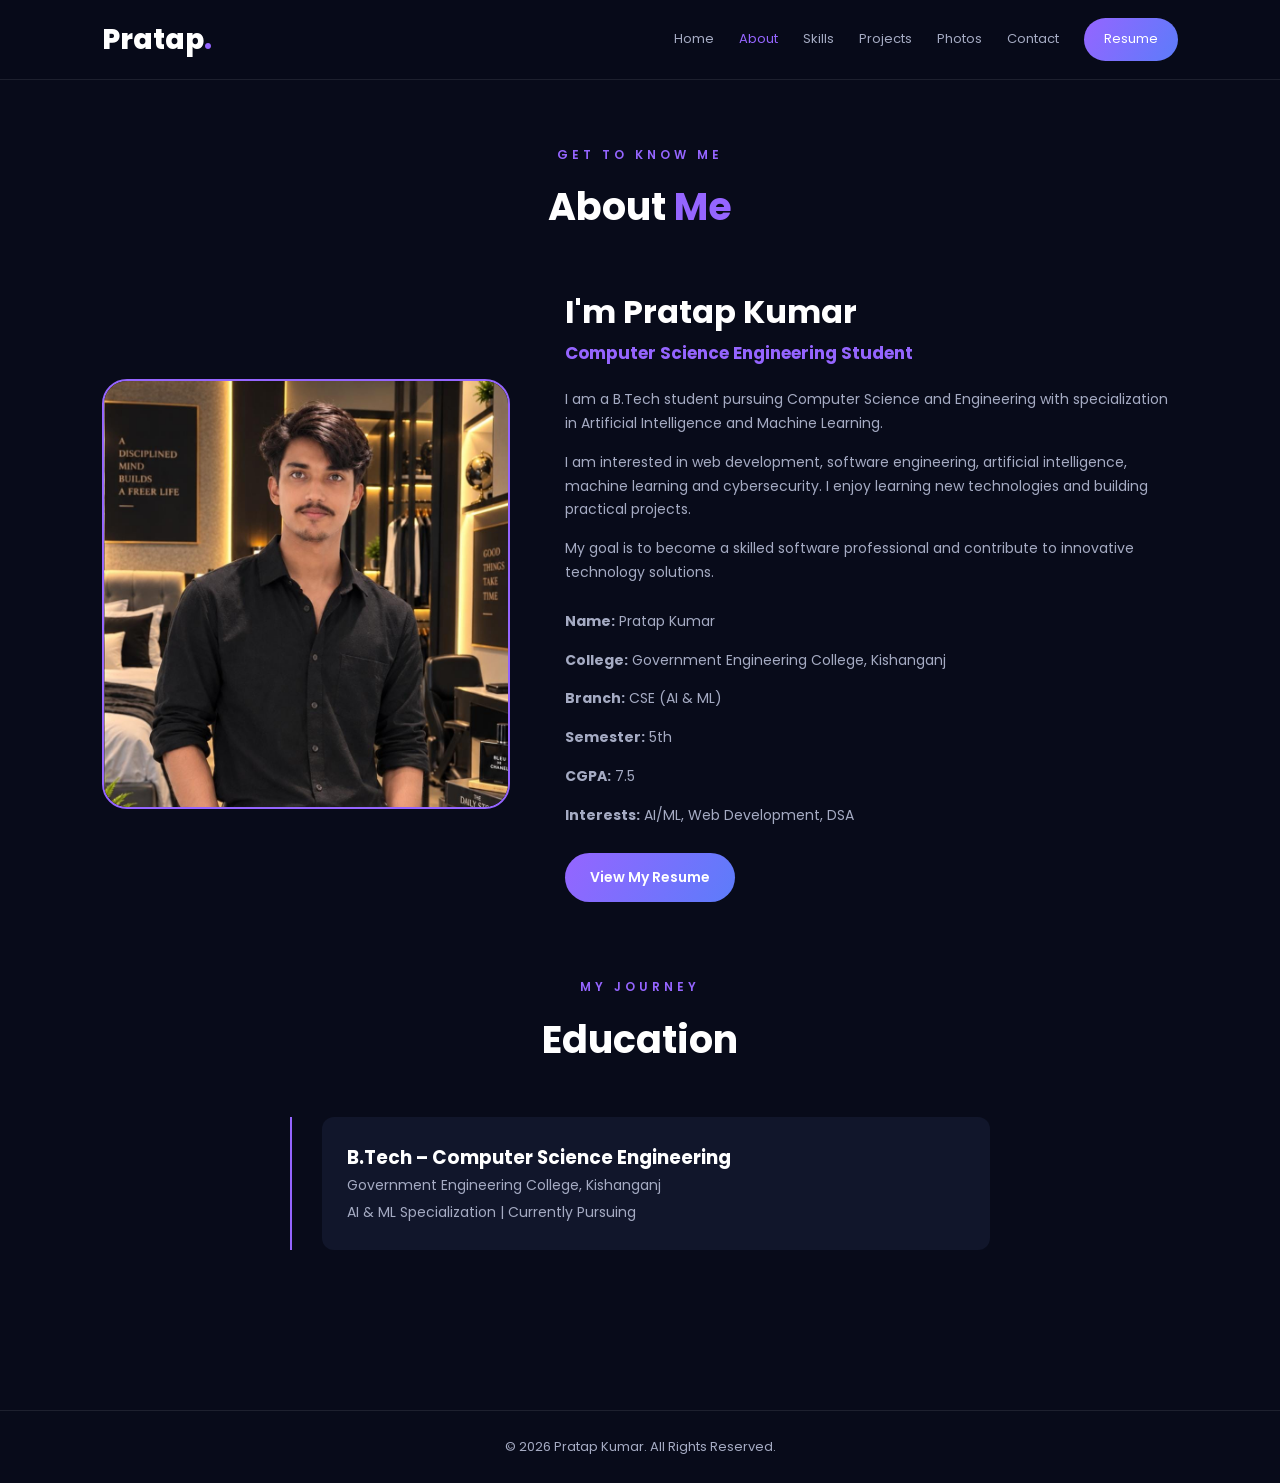
==== about.html @ a3b7567a "my portfolio" ====
<!DOCTYPE html>
<html lang="en">
<head>
    <meta charset="UTF-8">
    <meta name="viewport" content="width=device-width, initial-scale=1.0">
    <title>About Me | Pratap Kumar</title>
    <link rel="stylesheet" href="css/style.css">
    <script src="js/script.js" defer></script>
</head>
<body>

<header class="navbar">
    <a href="index.html" class="logo">Pratap<span>.</span></a>
    <button class="menu-toggle" aria-label="Toggle navigation">☰</button>
    <nav class="nav-links">
        <a href="index.html">Home</a>
        <a class="active" href="about.html">About</a>
        <a href="skills.html">Skills</a>
        <a href="projects.html">Projects</a>
        <a href="photos.html">Photos</a>
        <a href="contact.html">Contact</a>
        <a href="resume.html" class="nav-btn">Resume</a>
    </nav>
</header>

<main class="page-container">

    <div class="section-heading">
        <p>GET TO KNOW ME</p>
        <h1>About <span>Me</span></h1>
    </div>

    <section class="about-layout">
        <div class="about-image">
            <img src="assests/profile.jpeg" alt="Pratap Kumar">
        </div>

        <div class="about-content">
            <h2>I'm Pratap Kumar</h2>
            <h3>Computer Science Engineering Student</h3>

            <p>
                I am a B.Tech student pursuing Computer Science and
                Engineering with specialization in Artificial Intelligence
                and Machine Learning.
            </p>

            <p>
                I am interested in web development, software engineering,
                artificial intelligence, machine learning and cybersecurity.
                I enjoy learning new technologies and building practical projects.
            </p>

            <p>
                My goal is to become a skilled software professional
                and contribute to innovative technology solutions.
            </p>

            <div class="details">
                <p><strong>Name:</strong> Pratap Kumar</p>
                <p><strong>College:</strong> Government Engineering College, Kishanganj</p>
                <p><strong>Branch:</strong> CSE (AI & ML)</p>
                <p><strong>Semester:</strong> 5th</p>
                <p><strong>CGPA:</strong> 7.5</p>
                <p><strong>Interests:</strong> AI/ML, Web Development, DSA</p>
            </div>

            <a href="resume.html" class="btn primary-btn">View My Resume</a>
        </div>
    </section>

    <section class="section">
        <div class="section-heading">
            <p>MY JOURNEY</p>
            <h2>Education</h2>
        </div>

        <div class="timeline">
            <div class="timeline-item">
                <h3>B.Tech – Computer Science Engineering</h3>
                <p>Government Engineering College, Kishanganj</p>
                <span>AI & ML Specialization | Currently Pursuing</span>
            </div>
        </div>
    </section>

</main>

<footer>
    <p>© 2026 Pratap Kumar. All Rights Reserved.</p>
</footer>

</body>
</html>
---- css/style.css ----
@import url('https://fonts.googleapis.com/css2?family=Poppins:wght@300;400;500;600;700;800&display=swap');

:root {
    --background: #080b1a;
    --surface: #11162b;
    --surface-light: #191f3b;
    --purple: #9565ff;
    --blue: #5c7cfa;
    --white: #ffffff;
    --muted: #a5abc3;
    --border: rgba(255,255,255,0.09);
}

* {
    margin: 0;
    padding: 0;
    box-sizing: border-box;
}

html {
    scroll-behavior: smooth;
}

body {
    background: var(--background);
    color: var(--white);
    font-family: 'Poppins', sans-serif;
    overflow-x: hidden;
    line-height: 1.7;
}

a {
    text-decoration: none;
    color: inherit;
}

img {
    max-width: 100%;
    display: block;
}

/* NAVBAR */

.navbar {
    width: 100%;
    min-height: 80px;
    padding: 15px 8%;
    display: flex;
    justify-content: space-between;
    align-items: center;
    background: rgba(8,11,26,0.95);
    border-bottom: 1px solid var(--border);
    position: sticky;
    top: 0;
    z-index: 1000;
    backdrop-filter: blur(15px);
}

.logo {
    font-size: 28px;
    font-weight: 800;
}

.logo span {
    color: var(--purple);
}

.nav-links {
    display: flex;
    align-items: center;
    gap: 25px;
}

.nav-links a {
    color: var(--muted);
    font-size: 13px;
    transition: 0.3s;
}

.nav-links a:hover,
.nav-links a.active {
    color: var(--purple);
}

.nav-links .nav-btn {
    background: linear-gradient(120deg, var(--purple), var(--blue));
    color: white;
    padding: 10px 20px;
    border-radius: 25px;
}

.menu-toggle {
    display: none;
    background: transparent;
    color: white;
    border: none;
    font-size: 28px;
    cursor: pointer;
}

/* HERO */

.hero {
    min-height: 620px;
    padding: 80px 10%;
    display: flex;
    justify-content: space-between;
    align-items: center;
    gap: 60px;
    background:
        radial-gradient(circle at 80% 30%, #252052 0%, transparent 35%);
}

.hero-content {
    max-width: 650px;
}

.intro,
.section-heading p {
    color: var(--purple);
    letter-spacing: 4px;
    font-size: 12px;
    font-weight: 600;
}

.hero h1 {
    font-size: clamp(45px, 7vw, 75px);
    line-height: 1.2;
    margin: 15px 0;
    font-weight: 800;
}

.hero h1 span,
.hero h2 span,
.section-heading h1 span,
.section-heading h2 span {
    color: var(--purple);
}

.hero h2 {
    font-size: 25px;
    margin-bottom: 20px;
}

.hero-description {
    color: var(--muted);
    max-width: 550px;
    font-size: 15px;
}

.hero-buttons {
    display: flex;
    gap: 15px;
    margin: 30px 0;
    flex-wrap: wrap;
}

.btn {
    display: inline-block;
    padding: 13px 25px;
    border-radius: 30px;
    font-size: 14px;
    font-weight: 600;
    border: none;
    cursor: pointer;
    transition: 0.3s;
}

.primary-btn {
    background: linear-gradient(120deg, var(--purple), var(--blue));
    color: white;
}

.secondary-btn {
    border: 1px solid var(--purple);
    color: white;
}

.btn:hover {
    transform: translateY(-4px);
    box-shadow: 0 10px 30px rgba(149,101,255,0.25);
}

.social-links {
    display: flex;
    gap: 25px;
    color: var(--muted);
    font-size: 14px;
}

.social-links a:hover {
    color: var(--purple);
}

/* PROFILE IMAGE */

.hero-image {
    position: relative;
    width: 330px;
    height: 380px;
    flex-shrink: 0;
}

.hero-image img {
    width: 100%;
    height: 100%;
    object-fit: cover;
    border-radius: 35px;
    border: 3px solid var(--purple);
    position: relative;
    z-index: 2;
    box-shadow: 0 0 40px rgba(149,101,255,0.3);
}

.image-glow {
    position: absolute;
    inset: -20px;
    border-radius: 40px;
    background: linear-gradient(120deg, var(--purple), var(--blue));
    filter: blur(60px);
    opacity: 0.3;
}

/* STATS */

.stats {
    padding: 30px 8%;
    display: grid;
    grid-template-columns: repeat(4,1fr);
    gap: 20px;
}

.stat-card {
    padding: 25px;
    background: var(--surface);
    border: 1px solid var(--border);
    border-radius: 15px;
    text-align: center;
    transition: 0.3s;
}

.stat-card:hover {
    transform: translateY(-7px);
    border-color: var(--purple);
}

.stat-card h2 {
    color: var(--purple);
    font-size: 28px;
}

.stat-card p {
    color: var(--muted);
    font-size: 13px;
}

/* SECTIONS */

.section {
    padding: 75px 8%;
}

.section-heading {
    text-align: center;
    margin-bottom: 45px;
}

.section-heading h1,
.section-heading h2 {
    font-size: 38px;
    margin-top: 10px;
}

/* INFO CARDS */

.card-grid {
    display: grid;
    grid-template-columns: repeat(3,1fr);
    gap: 25px;
}

.info-card,
.project-card,
.skill-card {
    padding: 30px;
    background: var(--surface);
    border: 1px solid var(--border);
    border-radius: 18px;
    transition: 0.3s;
}

.info-card:hover,
.project-card:hover,
.skill-card:hover {
    transform: translateY(-8px);
    border-color: var(--purple);
    box-shadow: 0 10px 35px rgba(100,70,200,0.12);
}

.info-card span {
    color: var(--purple);
    font-size: 25px;
    font-weight: 700;
}

.info-card h3,
.project-card h2 {
    margin: 15px 0;
}

.info-card p,
.project-card p {
    color: var(--muted);
    font-size: 14px;
}

/* COMMON PAGE */

.page-container {
    min-height: 80vh;
    padding: 65px 8%;
}

.about-layout {
    display: grid;
    grid-template-columns: 0.8fr 1.2fr;
    gap: 55px;
    align-items: center;
}

.about-image img {
    width: 100%;
    height: 430px;
    object-fit: cover;
    border-radius: 25px;
    border: 2px solid var(--purple);
}

.about-content h2 {
    font-size: 32px;
}

.about-content h3 {
    color: var(--purple);
    font-size: 17px;
    margin-bottom: 20px;
}

.about-content p {
    color: var(--muted);
    margin-bottom: 15px;
    font-size: 14px;
}

.details {
    margin: 25px 0;
}

/* TIMELINE */

.timeline {
    max-width: 700px;
    margin: auto;
    border-left: 2px solid var(--purple);
    padding-left: 30px;
}

.timeline-item {
    background: var(--surface);
    padding: 25px;
    border-radius: 12px;
    margin-bottom: 20px;
}

.timeline-item p,
.timeline-item span {
    color: var(--muted);
    font-size: 14px;
}

/* SKILLS */

.skill-grid {
    display: grid;
    grid-template-columns: repeat(2,1fr);
    gap: 25px;
}

.skill-card h3 {
    margin-bottom: 15px;
}

.progress {
    height: 9px;
    background: #252a43;
    border-radius: 20px;
    overflow: hidden;
    margin-bottom: 10px;
}

.progress div {
    height: 100%;
    background: linear-gradient(90deg,var(--purple),var(--blue));
    border-radius: 20px;
}

.skill-card span {
    color: var(--purple);
    font-size: 13px;
}

/* PROJECTS */

.project-grid {
    display: grid;
    grid-template-columns: repeat(3,1fr);
    gap: 25px;
}

.project-number {
    font-size: 40px;
    color: var(--purple);
    font-weight: 800;
}

.tags {
    display: flex;
    flex-wrap: wrap;
    gap: 8px;
    margin: 20px 0;
}

.tags span {
    padding: 5px 12px;
    background: var(--surface-light);
    color: var(--purple);
    border-radius: 20px;
    font-size: 11px;
}

.project-link {
    color: var(--purple);
    font-size: 14px;
    font-weight: 600;
}

/* GALLERY */

.gallery {
    display: grid;
    grid-template-columns: repeat(2,1fr);
    gap: 25px;
}

.gallery-item {
    position: relative;
    height: 320px;
    overflow: hidden;
    border-radius: 18px;
    border: 1px solid var(--border);
}

.gallery-item img {
    width: 100%;
    height: 100%;
    object-fit: cover;
    transition: 0.5s;
}

.gallery-item:hover img {
    transform: scale(1.1);
}

.gallery-overlay {
    position: absolute;
    inset: auto 0 0 0;
    padding: 25px;
    background: linear-gradient(transparent,rgba(0,0,0,0.9));
}

/* CONTACT */

.contact-layout {
    display: grid;
    grid-template-columns: 1fr 1.2fr;
    gap: 40px;
}

.contact-info {
    background: var(--surface);
    padding: 35px;
    border-radius: 20px;
}

.contact-info h2 {
    font-size: 28px;
    margin-bottom: 15px;
}

.contact-info p {
    color: var(--muted);
    font-size: 14px;
}

.contact-detail {
    margin-top: 25px;
}

.contact-detail h3 {
    color: var(--purple);
    font-size: 15px;
}

.contact-detail a {
    color: var(--muted);
}

.contact-detail a:hover {
    color: var(--purple);
}

.contact-form {
    display: flex;
    flex-direction: column;
    gap: 18px;
    background: var(--surface);
    padding: 35px;
    border-radius: 20px;
}

.contact-form input,
.contact-form textarea {
    width: 100%;
    padding: 15px;
    background: var(--background);
    border: 1px solid var(--border);
    border-radius: 10px;
    outline: none;
    color: white;
    font-family: inherit;
}

.contact-form input:focus,
.contact-form textarea:focus {
    border-color: var(--purple);
}

.contact-form textarea {
    resize: vertical;
}

/* RESUME */

.resume-container {
    max-width: 850px;
    margin: auto;
    padding: 40px;
    background: var(--surface);
    border-radius: 20px;
    border: 1px solid var(--border);
}

.resume-header {
    text-align: center;
    padding-bottom: 25px;
    border-bottom: 1px solid var(--border);
}

.resume-header h1 {
    font-size: 35px;
    color: var(--purple);
}

.resume-header p,
.resume-section p {
    color: var(--muted);
    font-size: 14px;
}

.resume-section {
    padding: 20px 0;
    border-bottom: 1px solid var(--border);
}

.resume-section h2 {
    color: var(--purple);
    margin-bottom: 10px;
    font-size: 19px;
}

/* FOOTER */

footer {
    text-align: center;
    padding: 25px;
    border-top: 1px solid var(--border);
    color: var(--muted);
    font-size: 13px;
}

/* ANIMATION */

@keyframes fadeUp {
    from {
        opacity: 0;
        transform: translateY(30px);
    }
    to {
        opacity: 1;
        transform: translateY(0);
    }
}

.hero-content,
.hero-image,
.info-card,
.project-card,
.skill-card {
    animation: fadeUp 0.8s ease both;
}

/* RESPONSIVE DESIGN */

@media(max-width:1000px) {
    .nav-links {
        gap: 14px;
    }

    .nav-links a {
        font-size: 12px;
    }

    .hero {
        padding: 70px 6%;
    }

    .hero-image {
        width: 270px;
        height: 330px;
    }

    .project-grid {
        grid-template-columns: repeat(2,1fr);
    }
}

@media(max-width:768px) {

    .navbar {
        padding: 15px 6%;
    }

    .menu-toggle {
        display: block;
    }

    .nav-links {
        display: none;
        position: absolute;
        top: 80px;
        left: 0;
        width: 100%;
        padding: 25px;
        background: var(--surface);
        flex-direction: column;
        align-items: flex-start;
        gap: 20px;
        border-bottom: 1px solid var(--border);
    }

    .nav-links.show {
        display: flex;
    }

    .hero {
        flex-direction: column-reverse;
        text-align: center;
        padding: 60px 7%;
    }

    .hero-image {
        width: 230px;
        height: 260px;
    }

    .hero-buttons,
    .social-links {
        justify-content: center;
    }

    .hero-description {
        margin: auto;
    }

    .stats {
        grid-template-columns: repeat(2,1fr);
    }

    .card-grid {
        grid-template-columns: 1fr;
    }

    .about-layout,
    .contact-layout {
        grid-template-columns: 1fr;
    }

    .about-image img {
        height: 350px;
    }

    .skill-grid,
    .project-grid {
        grid-template-columns: 1fr;
    }

    .gallery {
        grid-template-columns: 1fr;
    }

    .section-heading h1,
    .section-heading h2 {
        font-size: 30px;
    }

    .page-container {
        padding: 50px 6%;
    }
}

@media(max-width:400px) {
    .stats {
        grid-template-columns: 1fr;
    }

    .hero h2 {
        font-size: 20px;
    }

    .resume-container {
        padding: 20px;
    }
}
.reveal {
    opacity: 0;
    transform: translateY(30px);
    transition: opacity 0.7s ease, transform 0.7s ease;
}

.reveal.visible {
    opacity: 1;
    transform: translateY(0);
}
/* Profile photo gallery adjustment */
.gallery-item:first-child img {
    width: 100%;
    height: 350px;
    object-fit: cover;
    object-position: center 20%;
}
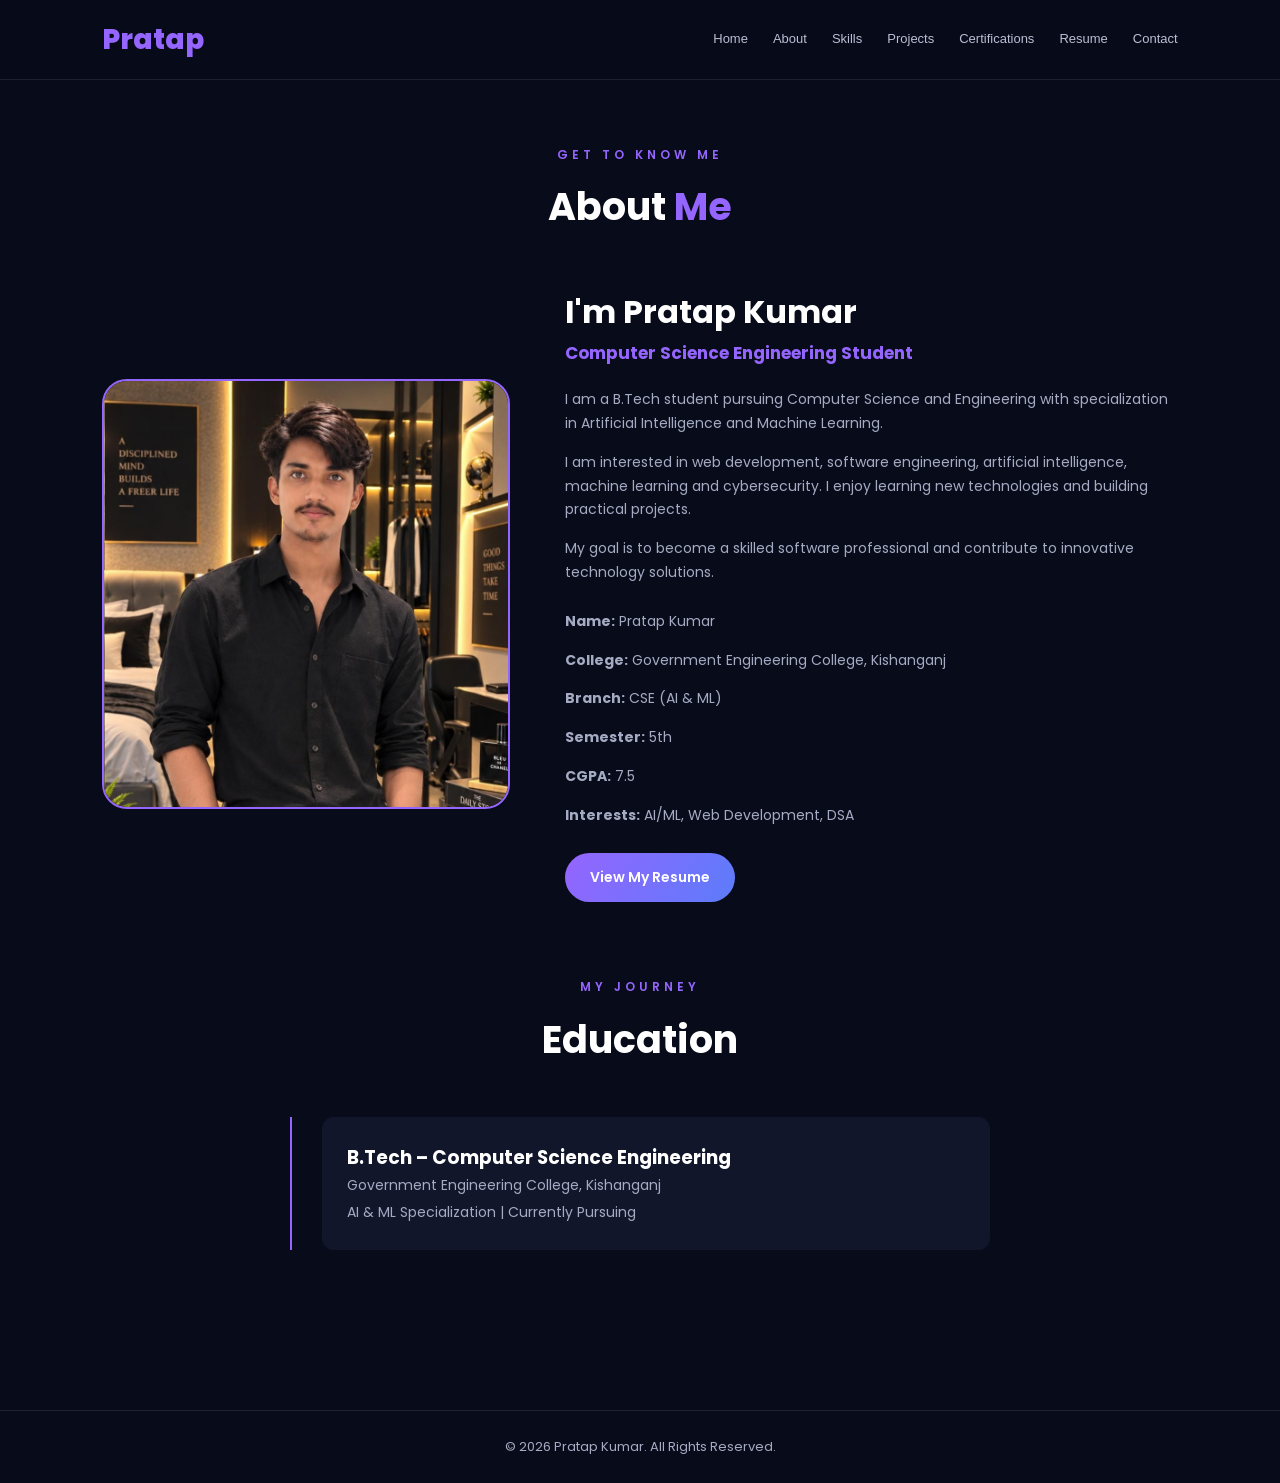
==== commit f7d71b45: "update" ====
--- a/about.html
+++ b/about.html
@@ -10,16 +10,20 @@
 <body>
 
 <header class="navbar">
-    <a href="index.html" class="logo">Pratap<span>.</span></a>
-    <button class="menu-toggle" aria-label="Toggle navigation">☰</button>
+    <a href="index.html" class="logo"><span>Pratap</span></a>
+
+    <button class="menu-toggle" aria-label="Toggle navigation">
+        ☰
+    </button>
+
     <nav class="nav-links">
         <a href="index.html">Home</a>
-        <a class="active" href="about.html">About</a>
+        <a href="about.html">About</a>
         <a href="skills.html">Skills</a>
         <a href="projects.html">Projects</a>
-        <a href="photos.html">Photos</a>
+        <a href="skills.html#certifications">Certifications</a>
+        <a href="resume.html" class="nav-btn">Resume</a>
         <a href="contact.html">Contact</a>
-        <a href="resume.html" class="nav-btn">Resume</a>
     </nav>
 </header>
 
--- a/css/style.css
+++ b/css/style.css
@@ -751,10 +751,209 @@
     opacity: 1;
     transform: translateY(0);
 }
-/* Profile photo gallery adjustment */
-.gallery-item:first-child img {
+/* Navbar: all links have equal styling */
+.nav-links a {
+    color: var(--muted);
+    background: transparent;
+    border: none;
+    padding: 9px 0;
+    border-radius: 0;
+    font-weight: 500;
+}
+
+.nav-links a:hover,
+.nav-links a.active {
+    color: #ffffff;
+    background: transparent;
+    border: none;
+}
+
+/* Contact Me and Email Me */
+.button-row .button {
+    background: linear-gradient(110deg, #963cf1, #38bdf8);
+    color: #ffffff;
+    border: none;
+    border-radius: 50px;
+    padding: 14px 25px;
+    font-weight: 700;
+    box-shadow: 0 0 22px rgba(90, 100, 255, 0.25);
+}
+
+.button-row .button:hover {
+    transform: translateY(-4px);
+    box-shadow: 0 0 30px rgba(90, 100, 255, 0.5);
+}
+
+/* Mobile navbar */
+@media(max-width:700px) {
+    .nav-links a {
+        width: 100%;
+        padding: 10px 0;
+    }
+
+    .button-row {
+        justify-content: center;
+    }
+}
+/* =================================
+   FINAL HERO SECTION LAYOUT FIX
+================================= */
+
+.hero {
+    display: grid !important;
+    grid-template-columns: 1.15fr 0.85fr !important;
+    align-items: center !important;
+    gap: 55px !important;
+    min-height: 650px;
+    padding-top: 65px;
+    padding-bottom: 65px;
+}
+
+.hero-copy {
     width: 100%;
-    height: 350px;
+    min-width: 0;
+    position: relative;
+    z-index: 2;
+}
+
+.hero-visual {
+    grid-column: 2;
+    grid-row: 1;
+    width: 100%;
+    min-height: 450px;
+    display: grid;
+    place-items: center;
+    position: relative;
+}
+
+.hero-copy .lead {
+    max-width: 620px;
+    line-height: 1.85;
+    margin-bottom: 0;
+}
+
+.hero-copy .role-line {
+    margin-bottom: 22px;
+    line-height: 1.5;
+}
+
+.hero-copy .button-row {
+    display: flex;
+    flex-wrap: wrap;
+    align-items: center;
+    gap: 14px;
+    margin-top: 30px;
+    position: relative;
+    clear: both;
+}
+
+.hero-copy .social-row {
+    display: flex;
+    flex-wrap: wrap;
+    gap: 24px;
+    margin-top: 22px;
+}
+
+/* Profile image on right */
+.portrait-frame {
+    width: min(390px, 90%);
+    aspect-ratio: 1 / 1;
+    border-radius: 28px;
+    overflow: hidden;
+    position: relative;
+    z-index: 2;
+}
+
+.profile-image {
+    width: 100%;
+    height: 100%;
     object-fit: cover;
-    object-position: center 20%;
+    border-radius: 22px;
+    border: none;
+}
+
+/* Remove Resume highlight */
+.nav-links a {
+    background: transparent !important;
+    border: none !important;
+    box-shadow: none !important;
+    color: #b9bfd3 !important;
+    padding: 9px 0 !important;
+    border-radius: 0 !important;
+    font-weight: 500;
+}
+
+.nav-links a:hover,
+.nav-links a.active {
+    color: #ffffff !important;
+}
+
+/* Same highlight for Contact and Email */
+.hero-copy .button-row a {
+    display: inline-flex;
+    align-items: center;
+    justify-content: center;
+    padding: 14px 25px;
+    border-radius: 50px;
+    background: linear-gradient(110deg, #963cf1, #38bdf8);
+    color: white;
+    border: none;
+    font-weight: 700;
+    text-decoration: none;
+    transition: .3s;
+}
+
+.hero-copy .button-row a:hover {
+    transform: translateY(-4px);
+    box-shadow: 0 8px 25px rgba(56, 130, 255, .3);
+}
+
+/* Tablet */
+@media(max-width: 900px) {
+    .hero {
+        grid-template-columns: 1fr 0.85fr !important;
+        gap: 25px !important;
+    }
+
+    .portrait-frame {
+        width: min(300px, 95%);
+    }
+
+    .hero-copy .button-row {
+        gap: 10px;
+    }
+}
+
+/* Mobile */
+@media(max-width: 700px) {
+    .hero {
+        grid-template-columns: 1fr !important;
+        text-align: center;
+        gap: 25px !important;
+        padding-top: 35px;
+    }
+
+    .hero-copy {
+        grid-column: 1;
+        grid-row: 2;
+    }
+
+    .hero-visual {
+        grid-column: 1;
+        grid-row: 1;
+        min-height: 280px;
+    }
+
+    .portrait-frame {
+        width: 240px;
+    }
+
+    .hero-copy .lead {
+        margin-inline: auto;
+    }
+
+    .hero-copy .button-row,
+    .hero-copy .social-row {
+        justify-content: center;
+    }
 }
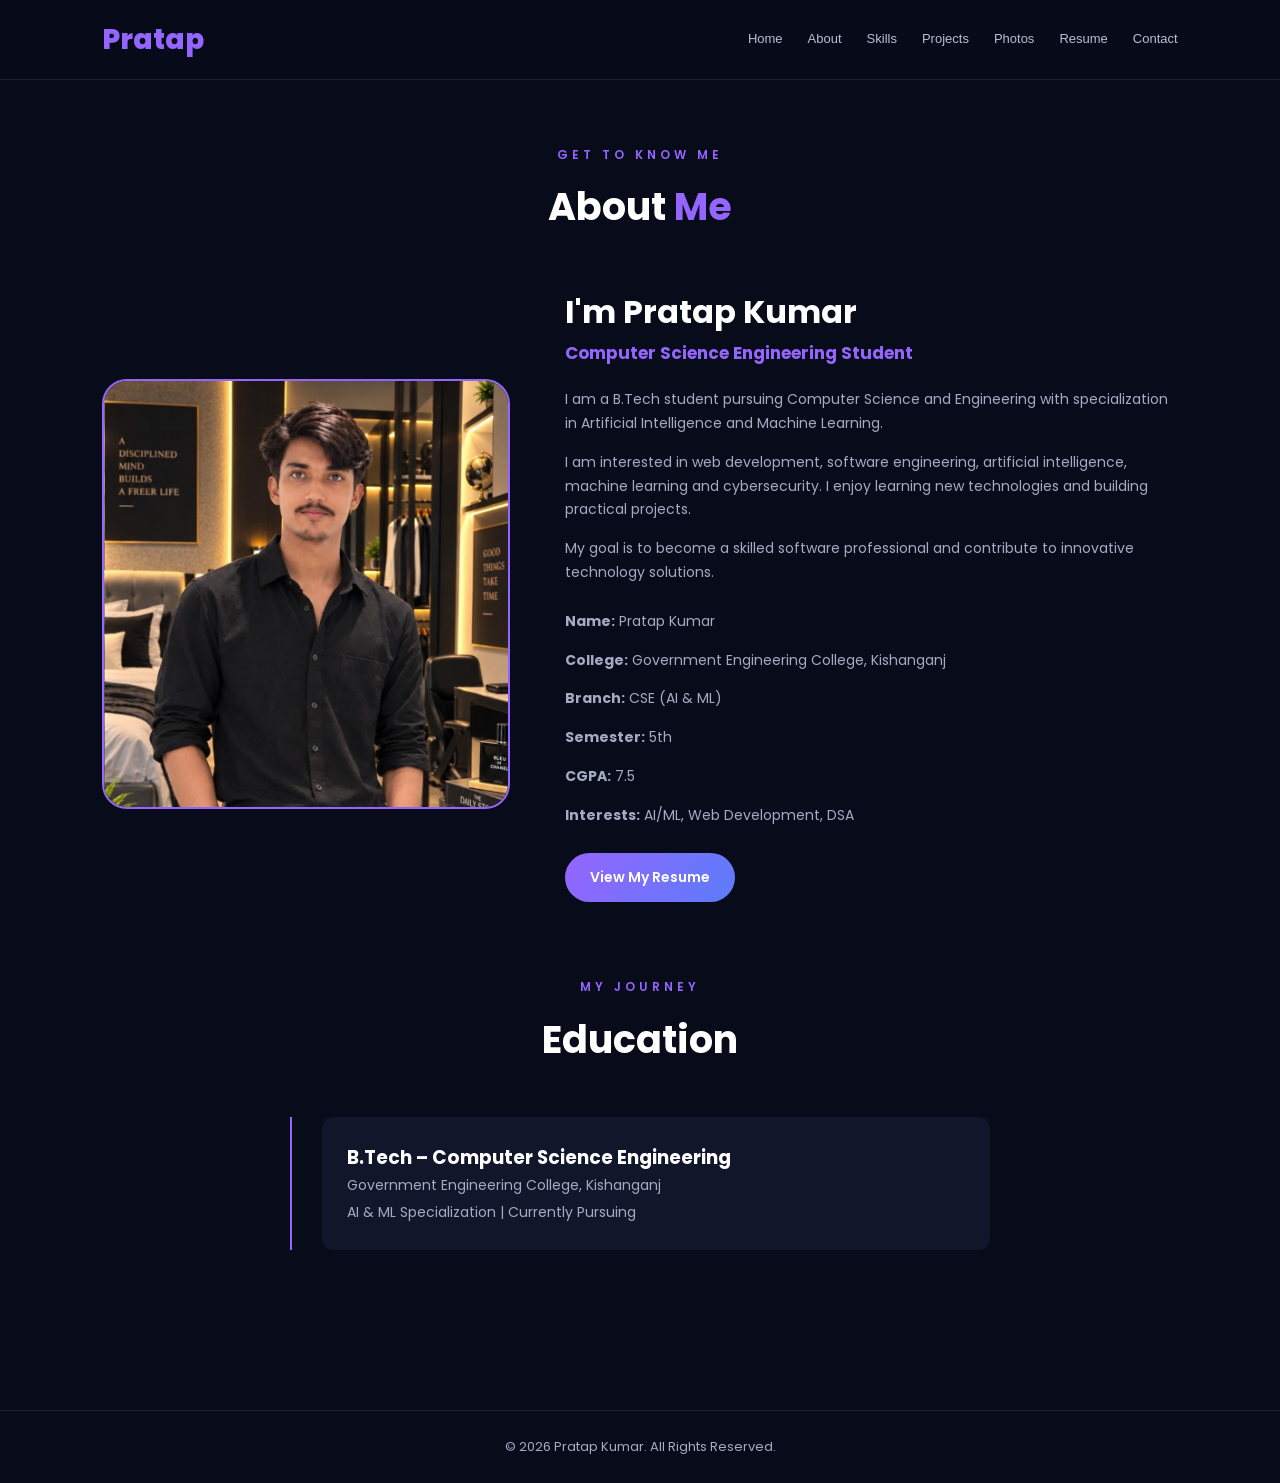
==== commit c28b55f1: "update moire" ====
--- a/about.html
+++ b/about.html
@@ -21,7 +21,7 @@
         <a href="about.html">About</a>
         <a href="skills.html">Skills</a>
         <a href="projects.html">Projects</a>
-        <a href="skills.html#certifications">Certifications</a>
+        <a href="photos.html">Photos</a>
         <a href="resume.html" class="nav-btn">Resume</a>
         <a href="contact.html">Contact</a>
     </nav>
--- a/css/style.css
+++ b/css/style.css
@@ -956,4 +956,56 @@
     .hero-copy .social-row {
         justify-content: center;
     }
+}/* PHOTO GALLERY FIX */
+
+.gallery {
+    display: grid;
+    grid-template-columns: repeat(2, 1fr);
+    gap: 25px;
+    width: 100%;
+}
+
+.gallery-item {
+    position: relative;
+    width: 100%;
+    height: 350px;
+    overflow: hidden;
+    border-radius: 18px;
+    background: #111827;
+}
+
+.gallery-item img {
+    width: 100%;
+    height: 100%;
+    object-fit: contain;
+    object-position: center;
+    display: block;
+}
+
+.gallery-overlay {
+    position: absolute;
+    bottom: 0;
+    left: 0;
+    width: 100%;
+    padding: 20px;
+    background: linear-gradient(
+        transparent,
+        rgba(0, 0, 0, 0.85)
+    );
+}
+
+.gallery-overlay h3 {
+    color: white;
+}
+
+/* Mobile responsive */
+
+@media (max-width: 768px) {
+    .gallery {
+        grid-template-columns: 1fr;
+    }
+
+    .gallery-item {
+        height: 300px;
+    }
 }
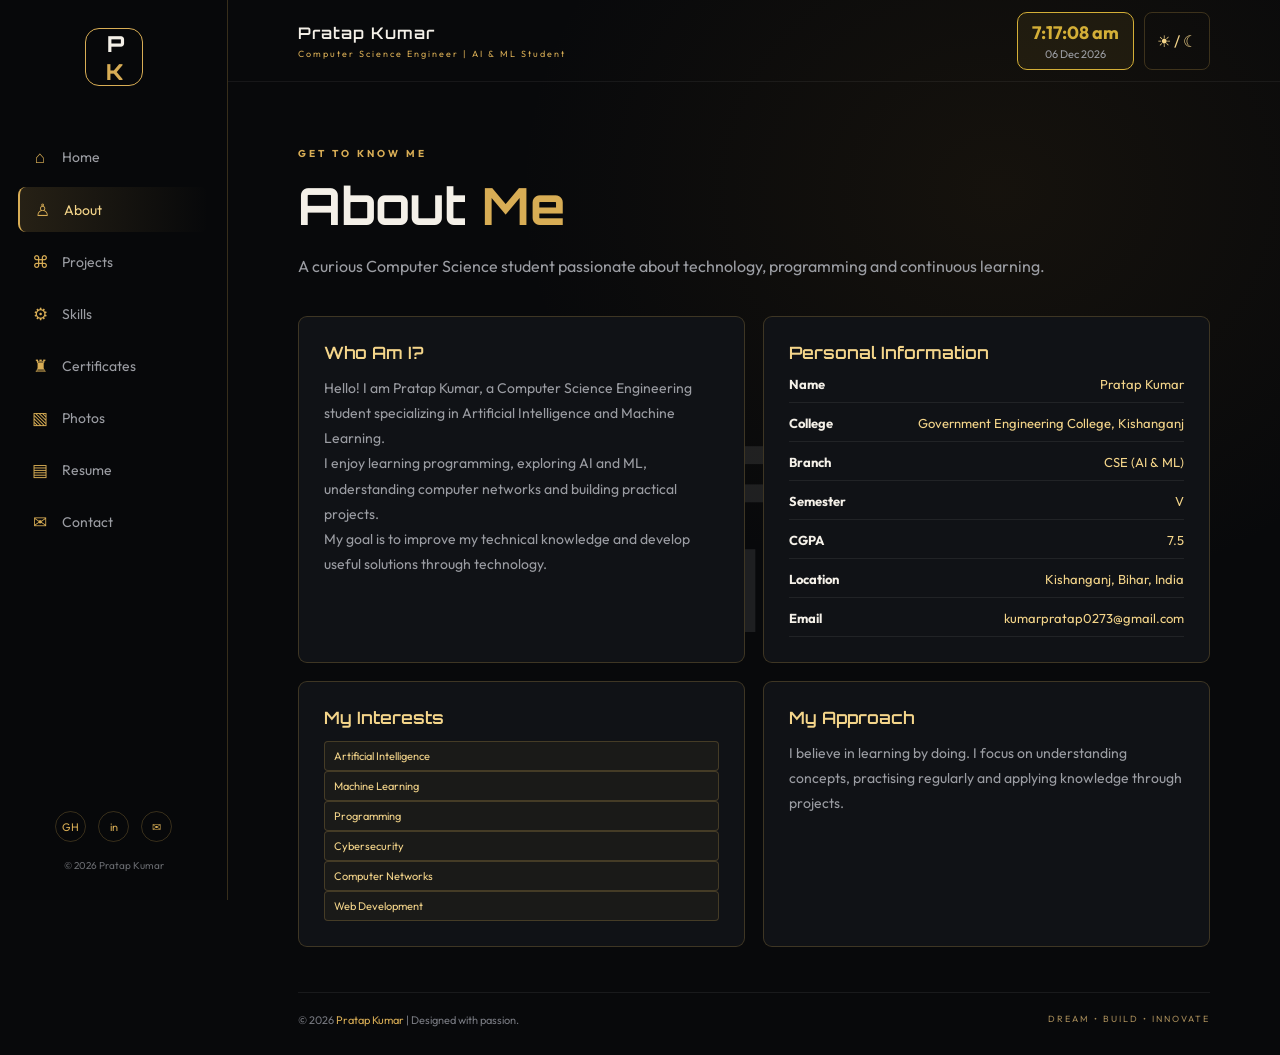
==== commit 0ee1a8ea: "update" ====
--- a/about.html
+++ b/about.html
@@ -3,96 +3,131 @@
 <head>
     <meta charset="UTF-8">
     <meta name="viewport" content="width=device-width, initial-scale=1.0">
-    <title>About Me | Pratap Kumar</title>
+    <title>About | Pratap Kumar</title>
     <link rel="stylesheet" href="css/style.css">
-    <script src="js/script.js" defer></script>
+    <script src="./script.js" defer></script>
 </head>
 <body>
 
-<header class="navbar">
-    <a href="index.html" class="logo"><span>Pratap</span></a>
+<aside class="sidebar">
+    <a href="index.html" class="logo">P<span>K</span></a>
+    <nav class="navigation">
+        <a href="index.html"><span>⌂</span> Home</a>
+        <a href="about.html" class="active"><span>♙</span> About</a>
+        <a href="projects.html"><span>⌘</span> Projects</a>
+        <a href="skills.html"><span>⚙</span> Skills</a>
+        <a href="certifications.html"><span>♜</span> Certificates</a>
+        <a href="photos.html"><span>▧</span> Photos</a>
+        <a href="resume.html"><span>▤</span> Resume</a>
+        <a href="contact.html"><span>✉</span> Contact</a>
+    </nav>
+    <div class="sidebar-social">
+        <a href="https://github.com/kumarpratap0273-spec">GH</a>
+        <a href="https://www.linkedin.com/">in</a>
+        <a href="mailto:kumarpratap0273@gmail.com">✉</a>
+    </div>
+    <p class="copyright">© 2026 Pratap Kumar</p>
+</aside>
 
-    <button class="menu-toggle" aria-label="Toggle navigation">
-        ☰
-    </button>
+<!-- TOP HEADER -->
+<header class="topbar">
 
-    <nav class="nav-links">
-        <a href="index.html">Home</a>
-        <a href="about.html">About</a>
-        <a href="skills.html">Skills</a>
-        <a href="projects.html">Projects</a>
-        <a href="photos.html">Photos</a>
-        <a href="resume.html" class="nav-btn">Resume</a>
-        <a href="contact.html">Contact</a>
-    </nav>
-</header>
-
-<main class="page-container">
-
-    <div class="section-heading">
-        <p>GET TO KNOW ME</p>
-        <h1>About <span>Me</span></h1>
+    <div class="header-title">
+        <h2>Pratap Kumar</h2>
+        <p>Computer Science Engineer | AI & ML Student</p>
     </div>
 
-    <section class="about-layout">
-        <div class="about-image">
-            <img src="assests/profile.jpeg" alt="Pratap Kumar">
+    <div class="header-actions">
+
+        <!-- EXISTING LIVE CLOCK -->
+        <div class="live-clock">
+            <span id="liveTime">00:00:00</span>
+            <small id="liveDate">Loading date...</small>
         </div>
 
-        <div class="about-content">
-            <h2>I'm Pratap Kumar</h2>
-            <h3>Computer Science Engineering Student</h3>
+        <!-- DARK / LIGHT THEME -->
+        <button id="themeToggle" type="button" title="Change Theme">
+            ☀ / ☾
+        </button>
 
+        <!-- MOBILE MENU -->
+        <button id="menuToggle" type="button">
+            ☰
+        </button>
+
+    </div>
+
+</header>
+<main>
+<section class="page-wrap">
+    <div class="ai-watermark">
+    <span>AI</span>
+    <span>ML</span>
+</div>
+    <p class="section-kicker">GET TO KNOW ME</p>
+    <h1 class="page-title">About <span>Me</span></h1>
+    <p class="page-intro">
+        A curious Computer Science student passionate about technology,
+        programming and continuous learning.
+    </p>
+
+    <div class="content-grid">
+        <div class="content-card">
+            <h2>Who Am I?</h2>
             <p>
-                I am a B.Tech student pursuing Computer Science and
-                Engineering with specialization in Artificial Intelligence
-                and Machine Learning.
+                Hello! I am Pratap Kumar, a Computer Science Engineering
+                student specializing in Artificial Intelligence and
+                Machine Learning.
             </p>
-
             <p>
-                I am interested in web development, software engineering,
-                artificial intelligence, machine learning and cybersecurity.
-                I enjoy learning new technologies and building practical projects.
+                I enjoy learning programming, exploring AI and ML,
+                understanding computer networks and building practical
+                projects.
             </p>
-
             <p>
-                My goal is to become a skilled software professional
-                and contribute to innovative technology solutions.
+                My goal is to improve my technical knowledge and develop
+                useful solutions through technology.
             </p>
-
-            <div class="details">
-                <p><strong>Name:</strong> Pratap Kumar</p>
-                <p><strong>College:</strong> Government Engineering College, Kishanganj</p>
-                <p><strong>Branch:</strong> CSE (AI & ML)</p>
-                <p><strong>Semester:</strong> 5th</p>
-                <p><strong>CGPA:</strong> 7.5</p>
-                <p><strong>Interests:</strong> AI/ML, Web Development, DSA</p>
-            </div>
-
-            <a href="resume.html" class="btn primary-btn">View My Resume</a>
-        </div>
-    </section>
-
-    <section class="section">
-        <div class="section-heading">
-            <p>MY JOURNEY</p>
-            <h2>Education</h2>
         </div>
 
-        <div class="timeline">
-            <div class="timeline-item">
-                <h3>B.Tech – Computer Science Engineering</h3>
-                <p>Government Engineering College, Kishanganj</p>
-                <span>AI & ML Specialization | Currently Pursuing</span>
+        <div class="content-card">
+            <h2>Personal Information</h2>
+            <div class="info-list">
+                <div class="info-row"><strong>Name</strong><span>Pratap Kumar</span></div>
+                <div class="info-row"><strong>College</strong><span>Government Engineering College, Kishanganj</span></div>
+                <div class="info-row"><strong>Branch</strong><span>CSE (AI & ML)</span></div>
+                <div class="info-row"><strong>Semester</strong><span>V</span></div>
+                <div class="info-row"><strong>CGPA</strong><span>7.5</span></div>
+                <div class="info-row"><strong>Location</strong><span>Kishanganj, Bihar, India</span></div>
+                <div class="info-row"><strong>Email</strong><span>kumarpratap0273@gmail.com</span></div>
             </div>
         </div>
-    </section>
 
+        <div class="content-card">
+            <h2>My Interests</h2>
+            <div class="tag">Artificial Intelligence</div>
+            <div class="tag">Machine Learning</div>
+            <div class="tag">Programming</div>
+            <div class="tag">Cybersecurity</div>
+            <div class="tag">Computer Networks</div>
+            <div class="tag">Web Development</div>
+        </div>
+
+        <div class="content-card">
+            <h2>My Approach</h2>
+            <p>
+                I believe in learning by doing. I focus on understanding
+                concepts, practising regularly and applying knowledge
+                through projects.
+            </p>
+        </div>
+    </div>
+</section>
+
+<footer class="footer">
+    <p>© 2026 <span>Pratap Kumar</span> | Designed with passion.</p>
+    <p>DREAM • BUILD • INNOVATE</p>
+</footer>
 </main>
-
-<footer>
-    <p>© 2026 Pratap Kumar. All Rights Reserved.</p>
-</footer>
-
 </body>
 </html>
--- a/css/style.css
+++ b/css/style.css
@@ -1,15 +1,29 @@
-@import url('https://fonts.googleapis.com/css2?family=Poppins:wght@300;400;500;600;700;800&display=swap');
+@import url('https://fonts.googleapis.com/css2?family=Orbitron:wght@500;600;700;800&family=Outfit:wght@300;400;500;600;700&display=swap');
+
+/* =========================================
+   1. ROOT VARIABLES
+========================================= */
 
 :root {
-    --background: #080b1a;
-    --surface: #11162b;
-    --surface-light: #191f3b;
-    --purple: #9565ff;
-    --blue: #5c7cfa;
-    --white: #ffffff;
-    --muted: #a5abc3;
-    --border: rgba(255,255,255,0.09);
-}
+    --bg: #08090b;
+    --panel: #101216;
+    --panel2: #15171c;
+
+    --gold: #d8ad55;
+    --gold2: #f4d58a;
+
+    --text: #f4f0e8;
+    --muted: #9b9da3;
+
+    --line: rgba(216,173,85,.23);
+    --shadow: rgba(216,173,85,.12);
+
+    --sidebar: 228px;
+}
+
+/* =========================================
+   2. RESET
+========================================= */
 
 * {
     margin: 0;
@@ -22,990 +36,1371 @@
 }
 
 body {
-    background: var(--background);
-    color: var(--white);
-    font-family: 'Poppins', sans-serif;
-    overflow-x: hidden;
-    line-height: 1.7;
+    background:
+        radial-gradient(
+            ellipse at 78% 18%,
+            rgba(112,79,25,.13),
+            transparent 34%
+        ),
+        var(--bg);
+
+    color: var(--text);
+    font-family: 'Outfit', sans-serif;
+    min-height: 100vh;
+
+    transition:
+        background .3s ease,
+        color .3s ease;
 }
 
 a {
+    color: inherit;
     text-decoration: none;
-    color: inherit;
-}
-
-img {
-    max-width: 100%;
-    display: block;
-}
-
-/* NAVBAR */
-
-.navbar {
+}
+
+button {
+    font: inherit;
+    cursor: pointer;
+}
+
+/* =========================================
+   3. SIDEBAR
+========================================= */
+
+.sidebar {
+    width: var(--sidebar);
+    position: fixed;
+    inset: 0 auto 0 0;
+    z-index: 100;
+
+    display: flex;
+    flex-direction: column;
+    align-items: center;
+
+    padding: 28px 18px;
+
+    background: rgba(8,9,11,.97);
+    border-right: 1px solid var(--line);
+
+    transition:
+        transform .3s ease,
+        background .3s ease;
+}
+
+.logo {
+    width: 58px;
+    height: 58px;
+
+    display: grid;
+    place-items: center;
+
+    border: 1px solid var(--gold);
+    color: var(--text);
+
+    font: 800 22px 'Orbitron', sans-serif;
+
+    border-radius: 14px;
+    letter-spacing: -3px;
+}
+
+.logo span {
+    color: var(--gold);
+}
+
+.navigation {
     width: 100%;
-    min-height: 80px;
-    padding: 15px 8%;
-    display: flex;
-    justify-content: space-between;
-    align-items: center;
-    background: rgba(8,11,26,0.95);
-    border-bottom: 1px solid var(--border);
-    position: sticky;
-    top: 0;
-    z-index: 1000;
-    backdrop-filter: blur(15px);
-}
-
-.logo {
-    font-size: 28px;
-    font-weight: 800;
-}
-
-.logo span {
-    color: var(--purple);
-}
-
-.nav-links {
+    display: grid;
+    gap: 7px;
+    margin-top: 48px;
+}
+
+.navigation a {
+    color: var(--muted);
+
+    padding: 12px 13px;
+    border-radius: 8px;
+
+    font-size: 14px;
+
     display: flex;
     align-items: center;
-    gap: 25px;
-}
-
-.nav-links a {
-    color: var(--muted);
-    font-size: 13px;
-    transition: 0.3s;
-}
-
-.nav-links a:hover,
-.nav-links a.active {
-    color: var(--purple);
-}
-
-.nav-links .nav-btn {
-    background: linear-gradient(120deg, var(--purple), var(--blue));
-    color: white;
-    padding: 10px 20px;
-    border-radius: 25px;
-}
-
-.menu-toggle {
+    gap: 13px;
+
+    transition: .2s;
+}
+
+.navigation a span {
+    color: var(--gold);
+    width: 18px;
+    text-align: center;
+    font-size: 17px;
+}
+
+.navigation a:hover,
+.navigation a.active {
+    color: var(--gold2);
+
+    background:
+        linear-gradient(
+            90deg,
+            rgba(216,173,85,.15),
+            transparent
+        );
+
+    border-left: 2px solid var(--gold);
+}
+
+.sidebar-social {
+    margin-top: auto;
+    display: flex;
+    gap: 12px;
+}
+
+.sidebar-social a {
+    width: 31px;
+    height: 31px;
+
+    border: 1px solid var(--line);
+    color: var(--gold);
+
+    border-radius: 50%;
+
+    display: grid;
+    place-items: center;
+
+    font-size: 11px;
+}
+
+.copyright {
+    color: #696b70;
+    font-size: 10px;
+    margin-top: 17px;
+}
+
+/* =========================================
+   4. HEADER
+========================================= */
+
+.topbar {
+    margin-left: var(--sidebar);
+    height: 82px;
+
+    padding: 0 5.5%;
+
+    display: flex;
+    align-items: center;
+    justify-content: space-between;
+
+    border-bottom: 1px solid rgba(255,255,255,.06);
+}
+
+.topbar h2 {
+    font: 600 16px 'Orbitron', sans-serif;
+    letter-spacing: 1px;
+}
+
+.topbar p {
+    color: var(--gold);
+    font-size: 9px;
+    letter-spacing: 2px;
+    margin-top: 5px;
+}
+
+.header-actions {
+    display: flex;
+    gap: 10px;
+}
+
+.header-actions button {
+    border: 1px solid var(--line);
+    color: var(--gold2);
+
+    background: transparent;
+
+    border-radius: 8px;
+    padding: 9px 12px;
+
+    transition: .2s;
+}
+
+.header-actions button:hover {
+    background: rgba(216,173,85,.12);
+}
+
+#menuToggle {
     display: none;
-    background: transparent;
-    color: white;
-    border: none;
-    font-size: 28px;
-    cursor: pointer;
-}
-
-/* HERO */
+}
+
+/* =========================================
+   5. MAIN
+========================================= */
+
+main {
+    margin-left: var(--sidebar);
+    padding: 0 5.5%;
+    max-width: 1700px;
+}
+
+/* =========================================
+   6. HERO
+========================================= */
 
 .hero {
-    min-height: 620px;
-    padding: 80px 10%;
-    display: flex;
-    justify-content: space-between;
+    min-height: 555px;
+
+    display: grid;
+    grid-template-columns: 1.12fr .88fr;
+
     align-items: center;
-    gap: 60px;
+    gap: 30px;
+
+    padding: 55px 0 40px;
+
+    position: relative;
+    isolation: isolate;
+}
+
+.hero:before {
+    content: '';
+
+    position: absolute;
+
+    width: 1px;
+    height: 70%;
+
+    left: 52%;
+    top: 15%;
+
     background:
-        radial-gradient(circle at 80% 30%, #252052 0%, transparent 35%);
-}
-
-.hero-content {
-    max-width: 650px;
-}
-
-.intro,
-.section-heading p {
-    color: var(--purple);
-    letter-spacing: 4px;
-    font-size: 12px;
-    font-weight: 600;
+        linear-gradient(
+            transparent,
+            var(--line),
+            transparent
+        );
+
+    z-index: -1;
+}
+
+.eyebrow,
+.card-label,
+.section-kicker {
+    color: var(--gold);
+
+    letter-spacing: 3px;
+    font-size: 10px;
+    font-weight: 700;
 }
 
 .hero h1 {
-    font-size: clamp(45px, 7vw, 75px);
-    line-height: 1.2;
-    margin: 15px 0;
-    font-weight: 800;
+    font: 800 clamp(42px,5.2vw,75px)/1.08 'Orbitron',sans-serif;
+
+    letter-spacing: -2px;
+    margin: 22px 0 16px;
 }
 
 .hero h1 span,
 .hero h2 span,
-.section-heading h1 span,
-.section-heading h2 span {
-    color: var(--purple);
-}
-
-.hero h2 {
-    font-size: 25px;
-    margin-bottom: 20px;
+.dashboard-card h2 span,
+.page-title span {
+    color: var(--gold);
+}
+
+.hero-content > h2 {
+    font-size: 20px;
+    font-weight: 500;
+    margin-bottom: 18px;
 }
 
 .hero-description {
     color: var(--muted);
+    line-height: 1.8;
     max-width: 550px;
     font-size: 15px;
 }
 
 .hero-buttons {
     display: flex;
-    gap: 15px;
-    margin: 30px 0;
+    gap: 13px;
+    margin-top: 29px;
     flex-wrap: wrap;
 }
 
 .btn {
-    display: inline-block;
-    padding: 13px 25px;
-    border-radius: 30px;
-    font-size: 14px;
-    font-weight: 600;
-    border: none;
-    cursor: pointer;
-    transition: 0.3s;
-}
-
-.primary-btn {
-    background: linear-gradient(120deg, var(--purple), var(--blue));
-    color: white;
-}
-
-.secondary-btn {
-    border: 1px solid var(--purple);
-    color: white;
-}
-
-.btn:hover {
-    transform: translateY(-4px);
-    box-shadow: 0 10px 30px rgba(149,101,255,0.25);
-}
-
-.social-links {
-    display: flex;
-    gap: 25px;
-    color: var(--muted);
-    font-size: 14px;
-}
-
-.social-links a:hover {
-    color: var(--purple);
-}
-
-/* PROFILE IMAGE */
-
-.hero-image {
-    position: relative;
-    width: 330px;
-    height: 380px;
-    flex-shrink: 0;
-}
-
-.hero-image img {
-    width: 100%;
-    height: 100%;
-    object-fit: cover;
-    border-radius: 35px;
-    border: 3px solid var(--purple);
-    position: relative;
-    z-index: 2;
-    box-shadow: 0 0 40px rgba(149,101,255,0.3);
-}
-
-.image-glow {
-    position: absolute;
-    inset: -20px;
-    border-radius: 40px;
-    background: linear-gradient(120deg, var(--purple), var(--blue));
-    filter: blur(60px);
-    opacity: 0.3;
-}
-
-/* STATS */
-
-.stats {
-    padding: 30px 8%;
-    display: grid;
-    grid-template-columns: repeat(4,1fr);
-    gap: 20px;
-}
-
-.stat-card {
-    padding: 25px;
-    background: var(--surface);
-    border: 1px solid var(--border);
-    border-radius: 15px;
-    text-align: center;
-    transition: 0.3s;
-}
-
-.stat-card:hover {
-    transform: translateY(-7px);
-    border-color: var(--purple);
-}
-
-.stat-card h2 {
-    color: var(--purple);
-    font-size: 28px;
-}
-
-.stat-card p {
-    color: var(--muted);
-    font-size: 13px;
-}
-
-/* SECTIONS */
-
-.section {
-    padding: 75px 8%;
-}
-
-.section-heading {
-    text-align: center;
-    margin-bottom: 45px;
-}
-
-.section-heading h1,
-.section-heading h2 {
-    font-size: 38px;
-    margin-top: 10px;
-}
-
-/* INFO CARDS */
-
-.card-grid {
-    display: grid;
-    grid-template-columns: repeat(3,1fr);
-    gap: 25px;
-}
-
-.info-card,
-.project-card,
-.skill-card {
-    padding: 30px;
-    background: var(--surface);
-    border: 1px solid var(--border);
-    border-radius: 18px;
-    transition: 0.3s;
-}
-
-.info-card:hover,
-.project-card:hover,
-.skill-card:hover {
-    transform: translateY(-8px);
-    border-color: var(--purple);
-    box-shadow: 0 10px 35px rgba(100,70,200,0.12);
-}
-
-.info-card span {
-    color: var(--purple);
-    font-size: 25px;
+    padding: 13px 19px;
+
+    border-radius: 5px;
+    font-size: 12px;
     font-weight: 700;
-}
-
-.info-card h3,
-.project-card h2 {
-    margin: 15px 0;
-}
-
-.info-card p,
-.project-card p {
-    color: var(--muted);
-    font-size: 14px;
-}
-
-/* COMMON PAGE */
-
-.page-container {
-    min-height: 80vh;
-    padding: 65px 8%;
-}
-
-.about-layout {
-    display: grid;
-    grid-template-columns: 0.8fr 1.2fr;
-    gap: 55px;
-    align-items: center;
-}
-
-.about-image img {
-    width: 100%;
-    height: 430px;
-    object-fit: cover;
-    border-radius: 25px;
-    border: 2px solid var(--purple);
-}
-
-.about-content h2 {
-    font-size: 32px;
-}
-
-.about-content h3 {
-    color: var(--purple);
-    font-size: 17px;
-    margin-bottom: 20px;
-}
-
-.about-content p {
-    color: var(--muted);
-    margin-bottom: 15px;
-    font-size: 14px;
-}
-
-.details {
-    margin: 25px 0;
-}
-
-/* TIMELINE */
-
-.timeline {
-    max-width: 700px;
-    margin: auto;
-    border-left: 2px solid var(--purple);
-    padding-left: 30px;
-}
-
-.timeline-item {
-    background: var(--surface);
-    padding: 25px;
-    border-radius: 12px;
-    margin-bottom: 20px;
-}
-
-.timeline-item p,
-.timeline-item span {
-    color: var(--muted);
-    font-size: 14px;
-}
-
-/* SKILLS */
-
-.skill-grid {
-    display: grid;
-    grid-template-columns: repeat(2,1fr);
-    gap: 25px;
-}
-
-.skill-card h3 {
-    margin-bottom: 15px;
-}
-
-.progress {
-    height: 9px;
-    background: #252a43;
-    border-radius: 20px;
-    overflow: hidden;
-    margin-bottom: 10px;
-}
-
-.progress div {
-    height: 100%;
-    background: linear-gradient(90deg,var(--purple),var(--blue));
-    border-radius: 20px;
-}
-
-.skill-card span {
-    color: var(--purple);
-    font-size: 13px;
-}
-
-/* PROJECTS */
-
-.project-grid {
-    display: grid;
-    grid-template-columns: repeat(3,1fr);
-    gap: 25px;
-}
-
-.project-number {
-    font-size: 40px;
-    color: var(--purple);
-    font-weight: 800;
-}
-
-.tags {
-    display: flex;
-    flex-wrap: wrap;
-    gap: 8px;
-    margin: 20px 0;
-}
-
-.tags span {
-    padding: 5px 12px;
-    background: var(--surface-light);
-    color: var(--purple);
-    border-radius: 20px;
-    font-size: 11px;
-}
-
-.project-link {
-    color: var(--purple);
-    font-size: 14px;
-    font-weight: 600;
-}
-
-/* GALLERY */
-
-.gallery {
-    display: grid;
-    grid-template-columns: repeat(2,1fr);
-    gap: 25px;
-}
-
-.gallery-item {
-    position: relative;
-    height: 320px;
-    overflow: hidden;
-    border-radius: 18px;
-    border: 1px solid var(--border);
-}
-
-.gallery-item img {
-    width: 100%;
-    height: 100%;
-    object-fit: cover;
-    transition: 0.5s;
-}
-
-.gallery-item:hover img {
-    transform: scale(1.1);
-}
-
-.gallery-overlay {
-    position: absolute;
-    inset: auto 0 0 0;
-    padding: 25px;
-    background: linear-gradient(transparent,rgba(0,0,0,0.9));
-}
-
-/* CONTACT */
-
-.contact-layout {
-    display: grid;
-    grid-template-columns: 1fr 1.2fr;
-    gap: 40px;
-}
-
-.contact-info {
-    background: var(--surface);
-    padding: 35px;
-    border-radius: 20px;
-}
-
-.contact-info h2 {
-    font-size: 28px;
-    margin-bottom: 15px;
-}
-
-.contact-info p {
-    color: var(--muted);
-    font-size: 14px;
-}
-
-.contact-detail {
-    margin-top: 25px;
-}
-
-.contact-detail h3 {
-    color: var(--purple);
-    font-size: 15px;
-}
-
-.contact-detail a {
-    color: var(--muted);
-}
-
-.contact-detail a:hover {
-    color: var(--purple);
-}
-
-.contact-form {
-    display: flex;
-    flex-direction: column;
-    gap: 18px;
-    background: var(--surface);
-    padding: 35px;
-    border-radius: 20px;
-}
-
-.contact-form input,
-.contact-form textarea {
-    width: 100%;
-    padding: 15px;
-    background: var(--background);
-    border: 1px solid var(--border);
-    border-radius: 10px;
-    outline: none;
-    color: white;
-    font-family: inherit;
-}
-
-.contact-form input:focus,
-.contact-form textarea:focus {
-    border-color: var(--purple);
-}
-
-.contact-form textarea {
-    resize: vertical;
-}
-
-/* RESUME */
-
-.resume-container {
-    max-width: 850px;
-    margin: auto;
-    padding: 40px;
-    background: var(--surface);
-    border-radius: 20px;
-    border: 1px solid var(--border);
-}
-
-.resume-header {
-    text-align: center;
-    padding-bottom: 25px;
-    border-bottom: 1px solid var(--border);
-}
-
-.resume-header h1 {
-    font-size: 35px;
-    color: var(--purple);
-}
-
-.resume-header p,
-.resume-section p {
-    color: var(--muted);
-    font-size: 14px;
-}
-
-.resume-section {
-    padding: 20px 0;
-    border-bottom: 1px solid var(--border);
-}
-
-.resume-section h2 {
-    color: var(--purple);
-    margin-bottom: 10px;
-    font-size: 19px;
-}
-
-/* FOOTER */
-
-footer {
-    text-align: center;
-    padding: 25px;
-    border-top: 1px solid var(--border);
-    color: var(--muted);
-    font-size: 13px;
-}
-
-/* ANIMATION */
-
-@keyframes fadeUp {
-    from {
-        opacity: 0;
-        transform: translateY(30px);
-    }
-    to {
-        opacity: 1;
-        transform: translateY(0);
-    }
-}
-
-.hero-content,
-.hero-image,
-.info-card,
-.project-card,
-.skill-card {
-    animation: fadeUp 0.8s ease both;
-}
-
-/* RESPONSIVE DESIGN */
-
-@media(max-width:1000px) {
-    .nav-links {
-        gap: 14px;
-    }
-
-    .nav-links a {
-        font-size: 12px;
-    }
-
-    .hero {
-        padding: 70px 6%;
-    }
-
-    .hero-image {
-        width: 270px;
-        height: 330px;
-    }
-
-    .project-grid {
-        grid-template-columns: repeat(2,1fr);
-    }
-}
-
-@media(max-width:768px) {
-
-    .navbar {
-        padding: 15px 6%;
-    }
-
-    .menu-toggle {
-        display: block;
-    }
-
-    .nav-links {
-        display: none;
-        position: absolute;
-        top: 80px;
-        left: 0;
-        width: 100%;
-        padding: 25px;
-        background: var(--surface);
-        flex-direction: column;
-        align-items: flex-start;
-        gap: 20px;
-        border-bottom: 1px solid var(--border);
-    }
-
-    .nav-links.show {
-        display: flex;
-    }
-
-    .hero {
-        flex-direction: column-reverse;
-        text-align: center;
-        padding: 60px 7%;
-    }
-
-    .hero-image {
-        width: 230px;
-        height: 260px;
-    }
-
-    .hero-buttons,
-    .social-links {
-        justify-content: center;
-    }
-
-    .hero-description {
-        margin: auto;
-    }
-
-    .stats {
-        grid-template-columns: repeat(2,1fr);
-    }
-
-    .card-grid {
-        grid-template-columns: 1fr;
-    }
-
-    .about-layout,
-    .contact-layout {
-        grid-template-columns: 1fr;
-    }
-
-    .about-image img {
-        height: 350px;
-    }
-
-    .skill-grid,
-    .project-grid {
-        grid-template-columns: 1fr;
-    }
-
-    .gallery {
-        grid-template-columns: 1fr;
-    }
-
-    .section-heading h1,
-    .section-heading h2 {
-        font-size: 30px;
-    }
-
-    .page-container {
-        padding: 50px 6%;
-    }
-}
-
-@media(max-width:400px) {
-    .stats {
-        grid-template-columns: 1fr;
-    }
-
-    .hero h2 {
-        font-size: 20px;
-    }
-
-    .resume-container {
-        padding: 20px;
-    }
-}
-.reveal {
-    opacity: 0;
-    transform: translateY(30px);
-    transition: opacity 0.7s ease, transform 0.7s ease;
-}
-
-.reveal.visible {
-    opacity: 1;
-    transform: translateY(0);
-}
-/* Navbar: all links have equal styling */
-.nav-links a {
-    color: var(--muted);
-    background: transparent;
-    border: none;
-    padding: 9px 0;
-    border-radius: 0;
-    font-weight: 500;
-}
-
-.nav-links a:hover,
-.nav-links a.active {
-    color: #ffffff;
-    background: transparent;
-    border: none;
-}
-
-/* Contact Me and Email Me */
-.button-row .button {
-    background: linear-gradient(110deg, #963cf1, #38bdf8);
-    color: #ffffff;
-    border: none;
-    border-radius: 50px;
-    padding: 14px 25px;
-    font-weight: 700;
-    box-shadow: 0 0 22px rgba(90, 100, 255, 0.25);
-}
-
-.button-row .button:hover {
-    transform: translateY(-4px);
-    box-shadow: 0 0 30px rgba(90, 100, 255, 0.5);
-}
-
-/* Mobile navbar */
-@media(max-width:700px) {
-    .nav-links a {
-        width: 100%;
-        padding: 10px 0;
-    }
-
-    .button-row {
-        justify-content: center;
-    }
-}
-/* =================================
-   FINAL HERO SECTION LAYOUT FIX
-================================= */
-
-.hero {
-    display: grid !important;
-    grid-template-columns: 1.15fr 0.85fr !important;
-    align-items: center !important;
-    gap: 55px !important;
-    min-height: 650px;
-    padding-top: 65px;
-    padding-bottom: 65px;
-}
-
-.hero-copy {
-    width: 100%;
-    min-width: 0;
-    position: relative;
-    z-index: 2;
-}
-
-.hero-visual {
-    grid-column: 2;
-    grid-row: 1;
-    width: 100%;
-    min-height: 450px;
-    display: grid;
-    place-items: center;
-    position: relative;
-}
-
-.hero-copy .lead {
-    max-width: 620px;
-    line-height: 1.85;
-    margin-bottom: 0;
-}
-
-.hero-copy .role-line {
-    margin-bottom: 22px;
-    line-height: 1.5;
-}
-
-.hero-copy .button-row {
-    display: flex;
-    flex-wrap: wrap;
-    align-items: center;
-    gap: 14px;
-    margin-top: 30px;
-    position: relative;
-    clear: both;
-}
-
-.hero-copy .social-row {
-    display: flex;
-    flex-wrap: wrap;
-    gap: 24px;
-    margin-top: 22px;
-}
-
-/* Profile image on right */
-.portrait-frame {
-    width: min(390px, 90%);
-    aspect-ratio: 1 / 1;
-    border-radius: 28px;
-    overflow: hidden;
-    position: relative;
-    z-index: 2;
-}
-
-.profile-image {
-    width: 100%;
-    height: 100%;
-    object-fit: cover;
-    border-radius: 22px;
-    border: none;
-}
-
-/* Remove Resume highlight */
-.nav-links a {
-    background: transparent !important;
-    border: none !important;
-    box-shadow: none !important;
-    color: #b9bfd3 !important;
-    padding: 9px 0 !important;
-    border-radius: 0 !important;
-    font-weight: 500;
-}
-
-.nav-links a:hover,
-.nav-links a.active {
-    color: #ffffff !important;
-}
-
-/* Same highlight for Contact and Email */
-.hero-copy .button-row a {
+
+    letter-spacing: .5px;
+
     display: inline-flex;
     align-items: center;
     justify-content: center;
-    padding: 14px 25px;
-    border-radius: 50px;
-    background: linear-gradient(110deg, #963cf1, #38bdf8);
-    color: white;
-    border: none;
+
+    transition: .2s;
+    border: 1px solid var(--gold);
+}
+
+.gold-btn {
+    background: var(--gold);
+    color: #111;
+}
+
+.gold-btn:hover {
+    background: var(--gold2);
+    transform: translateY(-2px);
+}
+
+.outline-btn {
+    color: var(--gold2);
+    background: transparent;
+}
+
+.outline-btn:hover {
+    background: rgba(216,173,85,.12);
+}
+
+.hero-tagline {
+    color: #b7a078;
+
+    font: 600 10px 'Orbitron',sans-serif;
+    letter-spacing: 3px;
+
+    margin-top: 54px;
+}
+
+.hero-tagline span {
+    color: var(--gold);
+    padding: 0 8px;
+}
+
+/* =========================================
+   7. AI / ML WATERMARK
+========================================= */
+
+.hero,
+.page-wrap {
+    position: relative;
+    isolation: isolate;
+}
+
+.ai-watermark {
+    position: absolute;
+
+    top: 50%;
+    left: 50%;
+
+    transform: translate(-50%,-50%);
+
+    z-index: -1;
+    pointer-events: none;
+
+    font-family: 'Orbitron',sans-serif;
+    font-size: clamp(65px,9vw,115px);
+
+    font-weight: 900;
+    line-height: .9;
+
+    color: rgba(255,255,255,.09);
+    text-align: center;
+}
+
+.ai-watermark span {
+    display: block;
+}
+
+/* =========================================
+   8. PROFILE IMAGE
+========================================= */
+
+.hero-image {
+    min-height: 410px;
+
+    display: grid;
+    place-items: center;
+
+    position: relative;
+}
+
+.gold-circle {
+    position: absolute;
+
+    width: min(340px,75%);
+    aspect-ratio: 1;
+
+    border-radius: 50%;
+    border: 1px solid rgba(216,173,85,.55);
+
+    box-shadow:
+        0 0 65px rgba(216,173,85,.14),
+        inset 0 0 50px rgba(216,173,85,.08);
+}
+
+.gold-circle:before {
+    content: '';
+
+    position: absolute;
+    inset: 15px;
+
+    border: 1px dashed rgba(216,173,85,.25);
+    border-radius: 50%;
+}
+
+.gold-circle:after {
+    content: '';
+
+    position: absolute;
+    inset: -13px;
+
+    border: 1px solid rgba(216,173,85,.25);
+    border-radius: 50%;
+}
+
+.image-frame {
+    width: min(290px,65%);
+    height: 365px;
+
+    overflow: hidden;
+
+    position: relative;
+    z-index: 1;
+
+    border: 2px solid var(--gold);
+    border-radius: 145px 145px 18px 18px;
+
+    box-shadow: 0 0 35px rgba(216,173,85,.28);
+
+    background: #171717;
+}
+
+.image-frame img {
+    width: 100%;
+    height: 100%;
+
+    object-fit: cover;
+    object-position: center top;
+
+    display: block;
+}
+
+.image-label {
+    position: absolute;
+
+    bottom: 18px;
+    right: 1%;
+
+    z-index: 2;
+
+    background: #111318;
+    border: 1px solid var(--line);
+
+    color: var(--gold2);
+
+    padding: 10px 13px;
+
+    font: 600 9px 'Orbitron',sans-serif;
+    letter-spacing: 1px;
+}
+
+/* =========================================
+   9. EXPERTISE
+========================================= */
+
+.expertise {
+    border-top: 1px solid var(--line);
+    border-bottom: 1px solid var(--line);
+
+    display: grid;
+    grid-template-columns: repeat(4,1fr);
+
+    padding: 22px 0;
+    gap: 12px;
+}
+
+.expertise-item {
+    display: flex;
+    align-items: center;
+    gap: 13px;
+
+    padding: 5px 12px;
+}
+
+.expertise-item > span {
+    color: var(--gold);
+    font-size: 24px;
+}
+
+.expertise-item h3 {
+    font: 600 10px 'Orbitron',sans-serif;
+}
+
+.expertise-item p {
+    color: var(--muted);
+    font-size: 11px;
+    margin-top: 5px;
+}
+
+/* =========================================
+   10. DASHBOARD
+========================================= */
+
+.dashboard {
+    display: grid;
+    grid-template-columns: repeat(3,1fr);
+
+    gap: 16px;
+    padding: 35px 0 48px;
+}
+
+.dashboard-card {
+    min-height: 245px;
+
+    padding: 23px;
+
+    background:
+        linear-gradient(145deg,#16181d,#0c0d10);
+
+    border: 1px solid var(--line);
+    border-radius: 9px;
+
+    position: relative;
+}
+
+.dashboard-card:after {
+    content: '';
+
+    position: absolute;
+
+    width: 45px;
+    height: 2px;
+
+    background: var(--gold);
+
+    top: -1px;
+    left: 23px;
+}
+
+.dashboard-card h2 {
+    font: 600 18px 'Orbitron',sans-serif;
+
+    line-height: 1.5;
+    margin: 17px 0 12px;
+}
+
+.dashboard-card > p:not(.card-label) {
+    color: var(--muted);
+    line-height: 1.7;
+    font-size: 13px;
+}
+
+.card-link {
+    display: inline-block;
+
+    color: var(--gold);
+    font-size: 12px;
     font-weight: 700;
-    text-decoration: none;
-    transition: .3s;
-}
-
-.hero-copy .button-row a:hover {
-    transform: translateY(-4px);
-    box-shadow: 0 8px 25px rgba(56, 130, 255, .3);
-}
-
-/* Tablet */
-@media(max-width: 900px) {
-    .hero {
-        grid-template-columns: 1fr 0.85fr !important;
-        gap: 25px !important;
-    }
-
-    .portrait-frame {
-        width: min(300px, 95%);
-    }
-
-    .hero-copy .button-row {
-        gap: 10px;
-    }
-}
-
-/* Mobile */
-@media(max-width: 700px) {
-    .hero {
-        grid-template-columns: 1fr !important;
-        text-align: center;
-        gap: 25px !important;
-        padding-top: 35px;
-    }
-
-    .hero-copy {
-        grid-column: 1;
-        grid-row: 2;
-    }
-
-    .hero-visual {
-        grid-column: 1;
-        grid-row: 1;
-        min-height: 280px;
-    }
-
-    .portrait-frame {
-        width: 240px;
-    }
-
-    .hero-copy .lead {
-        margin-inline: auto;
-    }
-
-    .hero-copy .button-row,
-    .hero-copy .social-row {
-        justify-content: center;
-    }
-}/* PHOTO GALLERY FIX */
+
+    margin-top: 18px;
+}
+
+.skill-tags {
+    display: flex;
+    flex-wrap: wrap;
+    gap: 7px;
+    margin-top: 17px;
+}
+
+.skill-tags span,
+.tag {
+    border: 1px solid var(--line);
+    border-radius: 4px;
+
+    color: var(--gold2);
+
+    padding: 7px 9px;
+    font-size: 11px;
+
+    background: rgba(216,173,85,.05);
+}
+
+.project-list {
+    display: grid;
+    gap: 11px;
+    margin-top: 15px;
+}
+
+.project-list a {
+    color: #c9c9c9;
+    font-size: 12px;
+
+    border-bottom: 1px solid rgba(255,255,255,.07);
+    padding-bottom: 8px;
+}
+
+.project-list a span {
+    float: right;
+    color: var(--gold);
+}
+
+/* =========================================
+   11. FOOTER
+========================================= */
+
+.footer {
+    border-top: 1px solid rgba(255,255,255,.07);
+
+    padding: 20px 0 28px;
+
+    display: flex;
+    justify-content: space-between;
+    gap: 12px;
+
+    color: #777980;
+    font-size: 11px;
+}
+
+.footer span {
+    color: var(--gold);
+}
+
+.footer p:last-child {
+    color: #a58a58;
+    letter-spacing: 2px;
+    font-size: 9px;
+}
+
+/* =========================================
+   12. INNER PAGES
+========================================= */
+
+.page-wrap {
+    min-height: calc(100vh - 82px);
+    padding: 65px 0 45px;
+}
+
+.page-title {
+    font: 700 clamp(32px,4vw,52px) 'Orbitron',sans-serif;
+    margin: 13px 0 15px;
+}
+
+.page-intro {
+    color: var(--muted);
+    max-width: 760px;
+    line-height: 1.8;
+    margin-bottom: 35px;
+}
+
+.content-grid {
+    display: grid;
+    grid-template-columns: repeat(2,1fr);
+    gap: 18px;
+}
+
+.content-card {
+    background: var(--panel);
+    border: 1px solid var(--line);
+    border-radius: 9px;
+    padding: 25px;
+}
+
+.content-card h2 {
+    font: 600 17px 'Orbitron',sans-serif;
+    margin-bottom: 13px;
+    color: var(--gold2);
+}
+
+.content-card p,
+.content-card li {
+    color: var(--muted);
+    line-height: 1.8;
+    font-size: 14px;
+}
+
+.content-card ul {
+    padding-left: 19px;
+}
+
+.info-list {
+    display: grid;
+    gap: 12px;
+}
+
+.info-row {
+    display: flex;
+    justify-content: space-between;
+    gap: 15px;
+
+    border-bottom: 1px solid rgba(255,255,255,.07);
+    padding-bottom: 10px;
+
+    font-size: 13px;
+}
+
+.info-row span:first-child {
+    color: var(--muted);
+}
+
+.info-row span:last-child {
+    color: var(--gold2);
+    text-align: right;
+}
+
+.project-card {
+    display: flex;
+    flex-direction: column;
+    min-height: 220px;
+}
+
+.project-card .tag {
+    align-self: flex-start;
+    margin-bottom: 15px;
+}
+
+.project-card a {
+    color: var(--gold);
+    margin-top: auto;
+    padding-top: 18px;
+    font-size: 12px;
+}
+
+.skill-group {
+    margin-bottom: 25px;
+}
+
+.skill-group h3 {
+    color: var(--gold);
+    font: 600 13px 'Orbitron',sans-serif;
+    margin-bottom: 13px;
+}
+
+.skill-grid {
+    display: flex;
+    flex-wrap: wrap;
+    gap: 9px;
+}
 
 .gallery {
     display: grid;
-    grid-template-columns: repeat(2, 1fr);
-    gap: 25px;
+    grid-template-columns: repeat(3,1fr);
+    gap: 16px;
+}
+
+.gallery img {
     width: 100%;
-}
-
-.gallery-item {
+    height: 270px;
+
+    object-fit: cover;
+
+    border-radius: 8px;
+    border: 1px solid var(--line);
+}
+
+.resume-box {
+    padding: 35px;
+    text-align: center;
+
+    border: 1px solid var(--line);
+    background: var(--panel);
+
+    border-radius: 10px;
+}
+
+.resume-box h2 {
+    font: 600 22px 'Orbitron',sans-serif;
+    margin-bottom: 12px;
+}
+
+.resume-box p {
+    color: var(--muted);
+    margin-bottom: 23px;
+}
+
+.contact-links {
+    display: grid;
+    gap: 13px;
+}
+
+.contact-links a {
+    padding: 15px;
+
+    border: 1px solid var(--line);
+    border-radius: 6px;
+
+    color: var(--gold2);
+    overflow-wrap: anywhere;
+}
+
+/* =========================================
+   13. LIGHT THEME
+========================================= */
+
+body.light-theme {
+    --bg: #f4f1e9;
+    --panel: #ffffff;
+    --panel2: #fffaf0;
+
+    --text: #171717;
+    --muted: #626262;
+
+    --line: rgba(160,115,35,.30);
+    --shadow: rgba(0,0,0,.05);
+
+    background: #f4f1e9;
+    color: #171717;
+}
+
+/* Header */
+
+body.light-theme .topbar {
+    background: #ffffff;
+    border-bottom: 1px solid var(--line);
+}
+
+/* Sidebar */
+
+body.light-theme .sidebar {
+    background: #ffffff;
+    border-right: 1px solid var(--line);
+}
+
+body.light-theme .logo {
+    color: #171717;
+}
+
+body.light-theme .navigation a {
+    color: #444444;
+}
+
+body.light-theme .navigation a.active,
+body.light-theme .navigation a:hover {
+    color: #171717;
+    background: #f8e8bd;
+}
+
+body.light-theme .copyright {
+    color: #777777;
+}
+
+/* Main */
+
+body.light-theme main {
+    background: transparent;
+    color: #171717;
+}
+
+/* Hero */
+
+body.light-theme .hero-description {
+    color: #555555;
+}
+
+body.light-theme .hero-tagline {
+    color: #806020;
+}
+
+/* Dashboard cards */
+
+body.light-theme .dashboard-card,
+body.light-theme .content-card,
+body.light-theme .project-card,
+body.light-theme .skill-group,
+body.light-theme .resume-box {
+    background: #ffffff;
+    color: #171717;
+    border-color: #d6ad55;
+
+    box-shadow: 0 5px 20px rgba(0,0,0,.04);
+}
+
+body.light-theme .dashboard-card > p:not(.card-label),
+body.light-theme .content-card p,
+body.light-theme .content-card li,
+body.light-theme .page-intro {
+    color: #555555;
+}
+
+/* Headings */
+
+body.light-theme .topbar h2,
+body.light-theme .hero h1,
+body.light-theme .hero-content > h2,
+body.light-theme .page-title,
+body.light-theme .content-card h2,
+body.light-theme .resume-box h2,
+body.light-theme .expertise-item h3 {
+    color: #171717;
+}
+
+body.light-theme .hero h1 span,
+body.light-theme .hero h2 span,
+body.light-theme .dashboard-card h2 span,
+body.light-theme .page-title span {
+    color: #b78319;
+}
+
+/* Expertise */
+
+body.light-theme .expertise {
+    border-color: var(--line);
+}
+
+body.light-theme .expertise-item p {
+    color: #626262;
+}
+
+/* Buttons */
+
+body.light-theme .header-actions button {
+    color: #9a6b10;
+    background: #fffaf0;
+}
+
+body.light-theme .outline-btn {
+    color: #9a6b10;
+}
+
+body.light-theme .gold-btn {
+    background: #d8ad55;
+    color: #171717;
+}
+
+/* Tags */
+
+body.light-theme .tag,
+body.light-theme .skill-tags span {
+    color: #8a5d0a;
+    background: #fff8e8;
+    border-color: #d6ad55;
+}
+
+/* Information rows */
+
+body.light-theme .info-row {
+    color: #222222;
+    border-color: #dddddd;
+}
+
+body.light-theme .info-row span:first-child {
+    color: #626262;
+}
+
+body.light-theme .info-row span:last-child {
+    color: #9a6b10;
+}
+
+/* Project links */
+
+body.light-theme .project-list a {
+    color: #444444;
+    border-color: #dddddd;
+}
+
+/* Footer */
+
+body.light-theme .footer {
+    color: #555555;
+    border-color: var(--line);
+}
+
+body.light-theme .footer p:last-child {
+    color: #9a6b10;
+}
+
+/* AI watermark */
+
+body.light-theme .ai-watermark {
+    color: rgba(0,0,0,.10);
+}
+
+/* =========================================
+   14. TABLET RESPONSIVE
+========================================= */
+
+@media (max-width: 1050px) {
+
+    :root {
+        --sidebar: 190px;
+    }
+
+    main {
+        padding: 0 4%;
+    }
+
+    .hero {
+        min-height: 500px;
+    }
+
+    .expertise-item {
+        padding: 5px 3px;
+    }
+
+    .expertise-item h3 {
+        font-size: 9px;
+    }
+
+    .dashboard-card {
+        padding: 18px;
+    }
+}
+
+/* =========================================
+   15. MOBILE RESPONSIVE
+========================================= */
+
+@media (max-width: 760px) {
+
+    :root {
+        --sidebar: 0px;
+    }
+
+    .sidebar {
+        transform: translateX(-105%);
+        width: 245px;
+    }
+
+    .sidebar.open {
+        transform: translateX(0);
+    }
+
+    .topbar {
+        margin-left: 0;
+        height: 72px;
+        padding: 0 5%;
+    }
+
+    #menuToggle {
+        display: inline-block;
+    }
+
+    main {
+        margin-left: 0;
+        padding: 0 5%;
+    }
+
+    .hero {
+        grid-template-columns: 1fr;
+        padding: 48px 0 35px;
+        text-align: center;
+    }
+
+    .hero:before {
+        display: none;
+    }
+
+    .hero-description {
+        margin: auto;
+    }
+
+    .hero-buttons {
+        justify-content: center;
+    }
+
+    .hero-tagline {
+        margin-top: 30px;
+    }
+
+    .hero-image {
+        min-height: 390px;
+    }
+
+    .image-frame {
+        height: 330px;
+    }
+
+    .expertise {
+        grid-template-columns: repeat(2,1fr);
+    }
+
+    .dashboard {
+        grid-template-columns: 1fr;
+    }
+
+    .footer {
+        flex-direction: column;
+        text-align: center;
+    }
+
+    .content-grid {
+        grid-template-columns: 1fr;
+    }
+
+    .gallery {
+        grid-template-columns: repeat(2,1fr);
+    }
+
+    .gallery img {
+        height: 210px;
+    }
+
+    .page-wrap {
+        padding-top: 45px;
+    }
+
+    .ai-watermark {
+        font-size: 65px;
+    }
+}
+
+/* =========================================
+   16. SMALL MOBILE
+========================================= */
+
+@media (max-width: 430px) {
+
+    .hero h1 {
+        font-size: 39px;
+    }
+
+    .expertise {
+        grid-template-columns: 1fr 1fr;
+    }
+
+    .expertise-item h3 {
+        font-size: 8px;
+    }
+
+    .gallery {
+        grid-template-columns: 1fr;
+    }
+
+    .gallery img {
+        height: 260px;
+    }
+
+    .info-row {
+        font-size: 12px;
+    }
+}
+/* LIVE DIGITAL CLOCK */
+
+.live-clock {
+    display: flex;
+    flex-direction: column;
+    align-items: center;
+    padding: 8px 14px;
+    border: 1px solid #d4af37;
+    border-radius: 10px;
+    background: rgba(212, 175, 55, 0.08);
+}
+
+#liveTime {
+    color: #d4af37;
+    font-size: 18px;
+    font-weight: bold;
+}
+
+#liveDate {
+    color: var(--muted);
+    font-size: 11px;
+    margin-top: 3px;
+}
+/* LIGHT THEME */
+
+body.light-theme {
+    background: #f4f0e7 !important;
+    color: #171717 !important;
+}
+
+body.light-theme .sidebar,
+body.light-theme .topbar {
+    background: #fffdf8 !important;
+    color: #171717 !important;
+}
+
+body.light-theme .dashboard-card,
+body.light-theme .content-card,
+body.light-theme .resume-box,
+body.light-theme .project-card,
+body.light-theme .skill-card {
+    background: #fffdf8 !important;
+    color: #171717 !important;
+}
+
+body.light-theme h1,
+body.light-theme h2,
+body.light-theme h3,
+body.light-theme p,
+body.light-theme a {
+    color: #171717;
+}
+
+body.light-theme .muted,
+body.light-theme .subtitle {
+    color: #626262;
+}
+
+body.light-theme #themeToggle {
+    background: #fffdf8;
+    color: #171717;
+    border: 1px solid #d4af37;
+    cursor: pointer;
+}
+/* ===== 3D NEURAL BRAIN ANIMATION ===== */
+
+.neural-3d {
     position: relative;
-    width: 100%;
-    height: 350px;
-    overflow: hidden;
-    border-radius: 18px;
-    background: #111827;
-}
-
-.gallery-item img {
+    width: 320px;
+    height: 340px;
+    margin: 30px auto;
+    display: flex;
+    align-items: center;
+    justify-content: center;
+    perspective: 1000px;
+    transform-style: preserve-3d;
+}
+
+.neural-brain {
+    width: 220px;
+    height: 220px;
+    display: flex;
+    align-items: center;
+    justify-content: center;
+    animation: brainFloat 4s ease-in-out infinite;
+    transform-style: preserve-3d;
+    z-index: 2;
+}
+
+.neural-brain img {
     width: 100%;
     height: 100%;
     object-fit: contain;
-    object-position: center;
-    display: block;
-}
-
-.gallery-overlay {
+    filter:
+        drop-shadow(0 0 12px #d4af37)
+        drop-shadow(0 0 25px rgba(0, 180, 255, 0.5));
+    animation: brainGlow 3s ease-in-out infinite alternate;
+}
+
+.neural-orbit {
     position: absolute;
-    bottom: 0;
-    left: 0;
-    width: 100%;
-    padding: 20px;
-    background: linear-gradient(
-        transparent,
-        rgba(0, 0, 0, 0.85)
-    );
-}
-
-.gallery-overlay h3 {
-    color: white;
-}
-
-/* Mobile responsive */
-
-@media (max-width: 768px) {
-    .gallery {
-        grid-template-columns: 1fr;
-    }
-
-    .gallery-item {
+    width: 270px;
+    height: 100px;
+    border: 2px solid rgba(212, 175, 55, 0.65);
+    border-radius: 50%;
+    transform-style: preserve-3d;
+    box-shadow: 0 0 15px rgba(212, 175, 55, 0.4);
+}
+
+.orbit-one {
+    transform: rotateX(65deg) rotateZ(25deg);
+    animation: orbitRotate 8s linear infinite;
+}
+
+.orbit-two {
+    width: 250px;
+    height: 120px;
+    border-color: rgba(0, 180, 255, 0.6);
+    transform: rotateX(65deg) rotateZ(-35deg);
+    animation: orbitReverse 10s linear infinite;
+}
+
+.neural-particles span {
+    position: absolute;
+    width: 7px;
+    height: 7px;
+    border-radius: 50%;
+    background: #00c8ff;
+    box-shadow: 0 0 15px #00c8ff;
+    animation: particleFloat 3s ease-in-out infinite;
+}
+
+.neural-particles span:nth-child(1) {
+    top: 15%;
+    left: 25%;
+}
+
+.neural-particles span:nth-child(2) {
+    top: 30%;
+    right: 12%;
+    animation-delay: .5s;
+}
+
+.neural-particles span:nth-child(3) {
+    bottom: 25%;
+    left: 12%;
+    animation-delay: 1s;
+}
+
+.neural-particles span:nth-child(4) {
+    bottom: 15%;
+    right: 25%;
+    animation-delay: 1.5s;
+}
+
+.neural-particles span:nth-child(5) {
+    top: 10%;
+    right: 35%;
+    animation-delay: 2s;
+}
+
+.neural-particles span:nth-child(6) {
+    bottom: 35%;
+    left: 45%;
+    animation-delay: 2.5s;
+}
+
+.neural-label {
+    position: absolute;
+    bottom: 5px;
+    color: #d4af37;
+    font-size: 11px;
+    letter-spacing: 4px;
+    font-weight: bold;
+}
+
+.neural-label span {
+    color: #00c8ff;
+}
+
+@keyframes brainFloat {
+    0%, 100% {
+        transform: translateY(0) rotateY(-8deg);
+    }
+    50% {
+        transform: translateY(-18px) rotateY(8deg);
+    }
+}
+
+@keyframes brainGlow {
+    from {
+        filter: drop-shadow(0 0 10px #d4af37);
+    }
+    to {
+        filter: drop-shadow(0 0 25px #00c8ff);
+    }
+}
+
+@keyframes orbitRotate {
+    to {
+        transform: rotateX(65deg) rotateZ(385deg);
+    }
+}
+
+@keyframes orbitReverse {
+    to {
+        transform: rotateX(65deg) rotateZ(-395deg);
+    }
+}
+
+@keyframes particleFloat {
+    0%, 100% {
+        transform: translateY(0) scale(1);
+        opacity: .5;
+    }
+    50% {
+        transform: translateY(-20px) scale(1.5);
+        opacity: 1;
+    }
+}
+
+@media (max-width: 600px) {
+    .neural-3d {
+        width: 280px;
         height: 300px;
     }
+
+    .neural-brain {
+        width: 190px;
+        height: 190px;
+    }
 }
